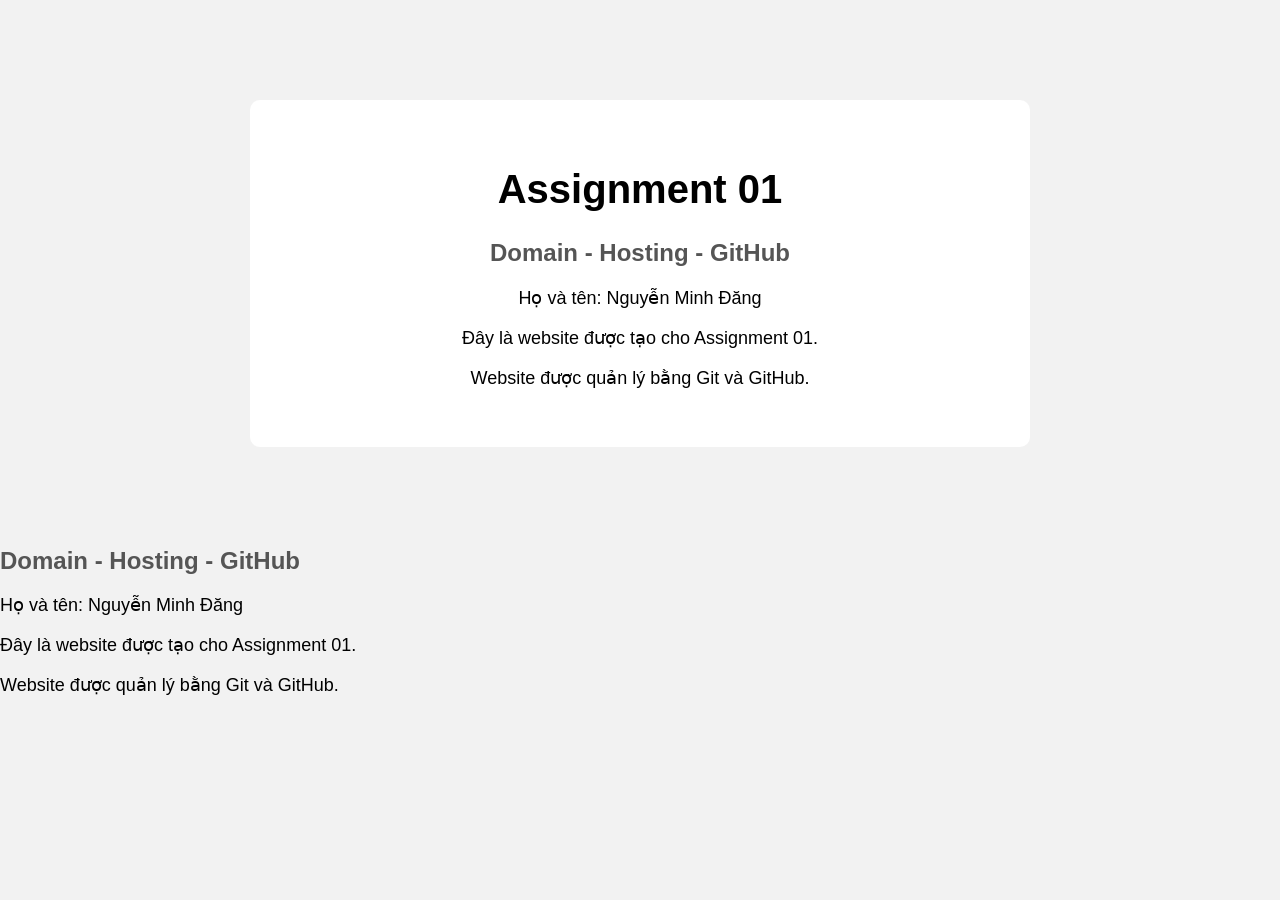
==== index.html @ 3df69976 "Initial website" ====
<!DOCTYPE html>
<html lang="vi">
<head>
    <meta charset="UTF-8">
    <meta name="viewport" content="width=device-width, initial-scale=1.0">
    <title>Assignment 01</title>
    <link rel="stylesheet" href="style.css">
</head>

<body>

    <div class="container">

        <h1>Assignment 01</h1>

        <h2>Domain - Hosting - GitHub</h2>

        <p>Họ và tên: Nguyễn Minh Đăng</p>

        <p>Đây là website được tạo cho Assignment 01.</p>

        <p>Website được quản lý bằng Git và GitHub.</p>

    </div>

</body>

    <h2>Domain - Hosting - GitHub</h2>

    <p>Họ và tên: Nguyễn Minh Đăng</p>

    <p>Đây là website được tạo cho Assignment 01.</p>

    <p>Website được quản lý bằng Git và GitHub.</p>

</body>
</html>
---- style.css ----
body {
    font-family: Arial, sans-serif;
    background-color: #f2f2f2;
    margin: 0;
    padding: 0;
}

.container {
    width: 700px;
    margin: 100px auto;
    background-color: white;
    padding: 40px;
    text-align: center;
    border-radius: 10px;
}

h1 {
    font-size: 40px;
}

h2 {
    color: #555;
}

p {
    font-size: 18px;
}
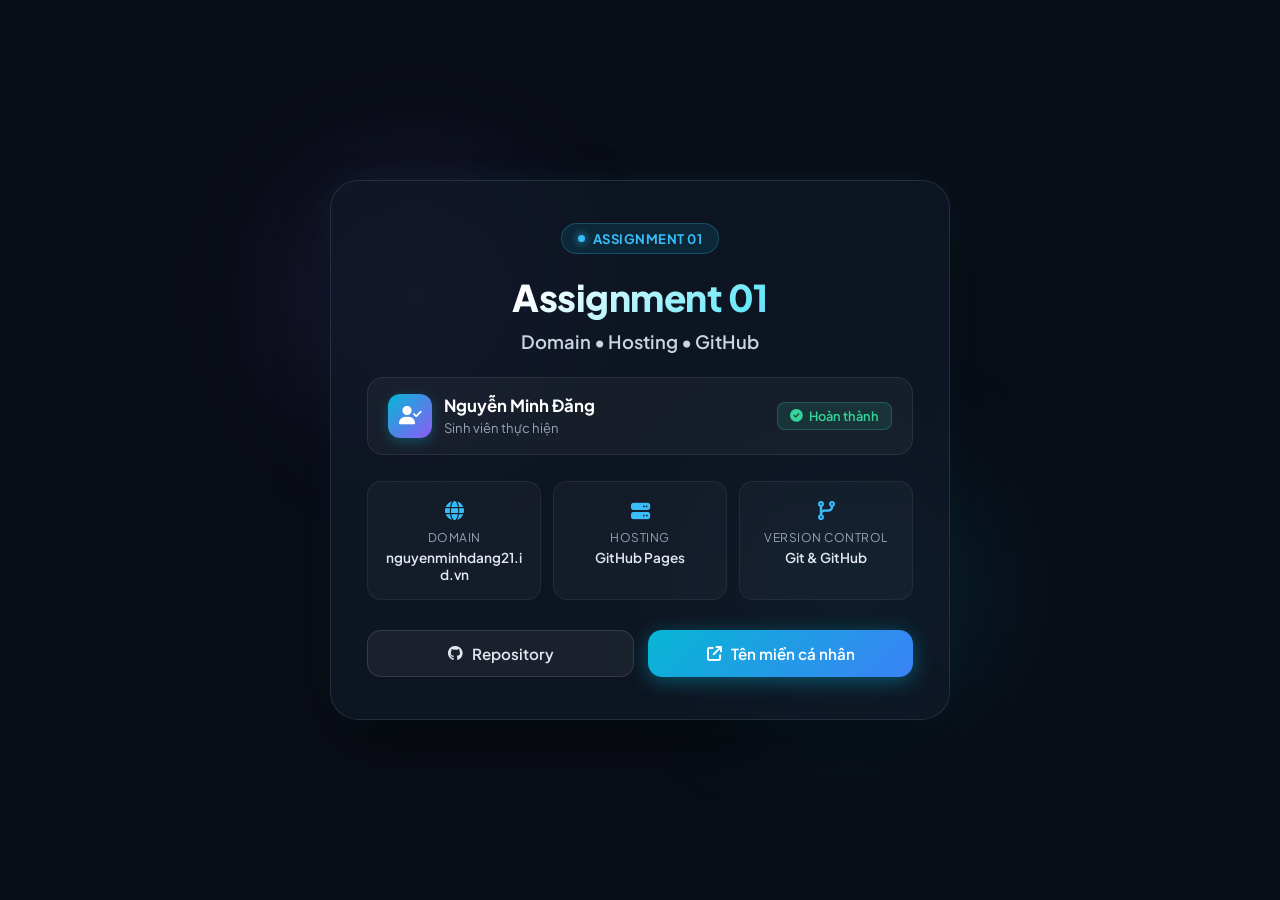
==== commit d3075f57: "Fix layout, remove duplicate text and update modern dark theme" ====
--- a/index.html
+++ b/index.html
@@ -1,37 +1,339 @@
 <!DOCTYPE html>
 <html lang="vi">
 <head>
-    <meta charset="UTF-8">
-    <meta name="viewport" content="width=device-width, initial-scale=1.0">
-    <title>Assignment 01</title>
-    <link rel="stylesheet" href="style.css">
+  <meta charset="UTF-8" />
+  <meta name="viewport" content="width=device-width, initial-scale=1.0" />
+  <title>Assignment 01 - Nguyễn Minh Đăng</title>
+  
+  <!-- Google Fonts & Font Awesome -->
+  <link rel="preconnect" href="https://fonts.googleapis.com">
+  <link rel="preconnect" href="https://fonts.gstatic.com" crossorigin>
+  <link href="https://fonts.googleapis.com/css2?family=Plus+Jakarta+Sans:wght@400;500;600;700;800&display=swap" rel="stylesheet">
+  <link rel="stylesheet" href="https://cdnjs.cloudflare.com/ajax/libs/font-awesome/6.5.1/css/all.min.css" />
+
+  <style>
+    :root {
+      --primary: #06b6d4;          /* Cyan công nghệ */
+      --secondary: #8b5cf6;        /* Tím neon */
+      --accent: #ec4899;           /* Hồng nổi bật */
+      --bg-gradient: linear-gradient(135deg, #0b0f19 0%, #111827 50%, #0d1527 100%);
+      --card-bg: rgba(17, 24, 39, 0.75);
+      --card-border: rgba(255, 255, 255, 0.1);
+      --text-main: #f8fafc;
+      --text-sub: #94a3b8;
+    }
+
+    * {
+      margin: 0;
+      padding: 0;
+      box-sizing: border-box;
+      font-family: 'Plus Jakarta Sans', sans-serif;
+    }
+
+    body {
+      background: #090d16;
+      min-height: 100vh;
+      display: flex;
+      align-items: center;
+      justify-content: center;
+      padding: 24px;
+      position: relative;
+      overflow-x: hidden;
+    }
+
+    /* Các quầng sáng trang trí nền (Aurora Glow) */
+    .glow-bg-1 {
+      position: absolute;
+      top: 15%;
+      left: 20%;
+      width: 320px;
+      height: 320px;
+      background: radial-gradient(circle, rgba(139, 92, 246, 0.28) 0%, transparent 70%);
+      filter: blur(60px);
+      pointer-events: none;
+      z-index: 0;
+    }
+
+    .glow-bg-2 {
+      position: absolute;
+      bottom: 15%;
+      right: 20%;
+      width: 350px;
+      height: 350px;
+      background: radial-gradient(circle, rgba(6, 182, 212, 0.25) 0%, transparent 70%);
+      filter: blur(60px);
+      pointer-events: none;
+      z-index: 0;
+    }
+
+    /* Thẻ trung tâm chính */
+    .card {
+      position: relative;
+      z-index: 1;
+      width: 100%;
+      max-width: 620px;
+      background: var(--card-bg);
+      backdrop-filter: blur(20px);
+      -webkit-backdrop-filter: blur(20px);
+      border: 1px solid var(--card-border);
+      border-radius: 28px;
+      padding: 42px 36px;
+      box-shadow: 0 25px 60px -15px rgba(0, 0, 0, 0.7),
+                  0 0 40px -10px rgba(6, 182, 212, 0.15);
+      text-align: center;
+    }
+
+    /* Huy hiệu góc trên */
+    .badge {
+      display: inline-flex;
+      align-items: center;
+      gap: 8px;
+      background: rgba(6, 182, 212, 0.12);
+      color: #38bdf8;
+      border: 1px solid rgba(56, 189, 248, 0.25);
+      padding: 6px 16px;
+      border-radius: 9999px;
+      font-size: 0.82rem;
+      font-weight: 700;
+      letter-spacing: 0.5px;
+      text-transform: uppercase;
+      margin-bottom: 20px;
+    }
+
+    .badge-dot {
+      width: 7px;
+      height: 7px;
+      background: #38bdf8;
+      border-radius: 50%;
+      box-shadow: 0 0 8px #38bdf8;
+    }
+
+    h1 {
+      font-size: 2.3rem;
+      font-weight: 800;
+      letter-spacing: -0.5px;
+      margin-bottom: 10px;
+      background: linear-gradient(135deg, #ffffff 30%, #67e8f9 70%, #c084fc 100%);
+      -webkit-background-clip: text;
+      -webkit-text-fill-color: transparent;
+    }
+
+    .topic {
+      color: #cbd5e1;
+      font-size: 1.15rem;
+      font-weight: 600;
+      margin-bottom: 24px;
+    }
+
+    /* Thẻ profile sinh viên */
+    .profile-pill {
+      background: rgba(255, 255, 255, 0.04);
+      border: 1px solid rgba(255, 255, 255, 0.08);
+      border-radius: 16px;
+      padding: 16px 20px;
+      display: flex;
+      align-items: center;
+      justify-content: space-between;
+      margin-bottom: 26px;
+      text-align: left;
+    }
+
+    .user-meta {
+      display: flex;
+      align-items: center;
+      gap: 12px;
+    }
+
+    .avatar {
+      width: 44px;
+      height: 44px;
+      border-radius: 12px;
+      background: linear-gradient(135deg, var(--primary), var(--secondary));
+      display: flex;
+      align-items: center;
+      justify-content: center;
+      color: #fff;
+      font-size: 1.15rem;
+      box-shadow: 0 4px 12px rgba(6, 182, 212, 0.3);
+    }
+
+    .user-meta h3 {
+      font-size: 1.05rem;
+      color: #fff;
+      font-weight: 700;
+    }
+
+    .user-meta span {
+      font-size: 0.82rem;
+      color: var(--text-sub);
+    }
+
+    .status-tag {
+      font-size: 0.8rem;
+      font-weight: 600;
+      color: #34d399;
+      background: rgba(52, 211, 153, 0.12);
+      border: 1px solid rgba(52, 211, 153, 0.25);
+      padding: 5px 12px;
+      border-radius: 8px;
+      display: flex;
+      align-items: center;
+      gap: 6px;
+    }
+
+    /* Lưới các khối chi tiết */
+    .info-grid {
+      display: grid;
+      grid-template-columns: repeat(3, 1fr);
+      gap: 12px;
+      margin-bottom: 30px;
+    }
+
+    .info-card {
+      background: rgba(255, 255, 255, 0.03);
+      border: 1px solid rgba(255, 255, 255, 0.06);
+      border-radius: 14px;
+      padding: 16px 12px;
+      transition: transform 0.2s ease, border-color 0.2s ease;
+    }
+
+    .info-card:hover {
+      transform: translateY(-2px);
+      border-color: rgba(56, 189, 248, 0.35);
+    }
+
+    .info-icon {
+      color: #38bdf8;
+      font-size: 1.2rem;
+      margin-bottom: 8px;
+    }
+
+    .info-card .label {
+      font-size: 0.75rem;
+      text-transform: uppercase;
+      letter-spacing: 0.5px;
+      color: var(--text-sub);
+      margin-bottom: 4px;
+    }
+
+    .info-card .value {
+      font-size: 0.85rem;
+      font-weight: 600;
+      color: #e2e8f0;
+      word-break: break-all;
+    }
+
+    /* Cụm nút bấm */
+    .action-group {
+      display: flex;
+      gap: 14px;
+    }
+
+    .btn {
+      flex: 1;
+      display: inline-flex;
+      align-items: center;
+      justify-content: center;
+      gap: 9px;
+      padding: 13px 20px;
+      border-radius: 14px;
+      font-size: 0.95rem;
+      font-weight: 600;
+      text-decoration: none;
+      transition: all 0.25s ease;
+    }
+
+    .btn-glow {
+      background: linear-gradient(135deg, #06b6d4 0%, #3b82f6 100%);
+      color: #fff;
+      box-shadow: 0 4px 20px rgba(6, 182, 212, 0.4);
+    }
+
+    .btn-glow:hover {
+      box-shadow: 0 6px 26px rgba(6, 182, 212, 0.6);
+      transform: translateY(-1px);
+    }
+
+    .btn-glass {
+      background: rgba(255, 255, 255, 0.05);
+      border: 1px solid rgba(255, 255, 255, 0.12);
+      color: #e2e8f0;
+    }
+
+    .btn-glass:hover {
+      background: rgba(255, 255, 255, 0.1);
+      border-color: rgba(255, 255, 255, 0.25);
+      color: #fff;
+      transform: translateY(-1px);
+    }
+
+    @media (max-width: 580px) {
+      .card { padding: 30px 20px; }
+      h1 { font-size: 1.85rem; }
+      .info-grid { grid-template-columns: 1fr; }
+      .action-group { flex-direction: column; }
+    }
+  </style>
 </head>
-
 <body>
 
-    <div class="container">
-
-        <h1>Assignment 01</h1>
-
-        <h2>Domain - Hosting - GitHub</h2>
-
-        <p>Họ và tên: Nguyễn Minh Đăng</p>
-
-        <p>Đây là website được tạo cho Assignment 01.</p>
-
-        <p>Website được quản lý bằng Git và GitHub.</p>
-
+  <!-- Hiệu ứng quầng sáng chuyển màu ngầm -->
+  <div class="glow-bg-1"></div>
+  <div class="glow-bg-2"></div>
+
+  <!-- Bảng giao diện chính duy nhất -->
+  <div class="card">
+    <div class="badge">
+      <span class="badge-dot"></span> Assignment 01
     </div>
 
-</body>
-
-    <h2>Domain - Hosting - GitHub</h2>
-
-    <p>Họ và tên: Nguyễn Minh Đăng</p>
-
-    <p>Đây là website được tạo cho Assignment 01.</p>
-
-    <p>Website được quản lý bằng Git và GitHub.</p>
+    <h1>Assignment 01</h1>
+    <div class="topic">Domain • Hosting • GitHub</div>
+
+    <div class="profile-pill">
+      <div class="user-meta">
+        <div class="avatar">
+          <i class="fa-solid fa-user-check"></i>
+        </div>
+        <div>
+          <h3>Nguyễn Minh Đăng</h3>
+          <span>Sinh viên thực hiện</span>
+        </div>
+      </div>
+      <div class="status-tag">
+        <i class="fa-solid fa-circle-check"></i> Hoàn thành
+      </div>
+    </div>
+
+    <div class="info-grid">
+      <div class="info-card">
+        <div class="info-icon"><i class="fa-solid fa-globe"></i></div>
+        <div class="label">Domain</div>
+        <div class="value">nguyenminhdang21.id.vn</div>
+      </div>
+
+      <div class="info-card">
+        <div class="info-icon"><i class="fa-solid fa-server"></i></div>
+        <div class="label">Hosting</div>
+        <div class="value">GitHub Pages</div>
+      </div>
+
+      <div class="info-card">
+        <div class="info-icon"><i class="fa-solid fa-code-branch"></i></div>
+        <div class="label">Version Control</div>
+        <div class="value">Git & GitHub</div>
+      </div>
+    </div>
+
+    <div class="action-group">
+      <a href="https://github.com/minhnoluv1234/assignment01-web" target="_blank" class="btn btn-glass">
+        <i class="fa-brands fa-github"></i> Repository
+      </a>
+      <a href="http://nguyenminhdang21.id.vn" class="btn btn-glow">
+        <i class="fa-solid fa-arrow-up-right-from-square"></i> Tên miền cá nhân
+      </a>
+    </div>
+  </div>
 
 </body>
 </html>
